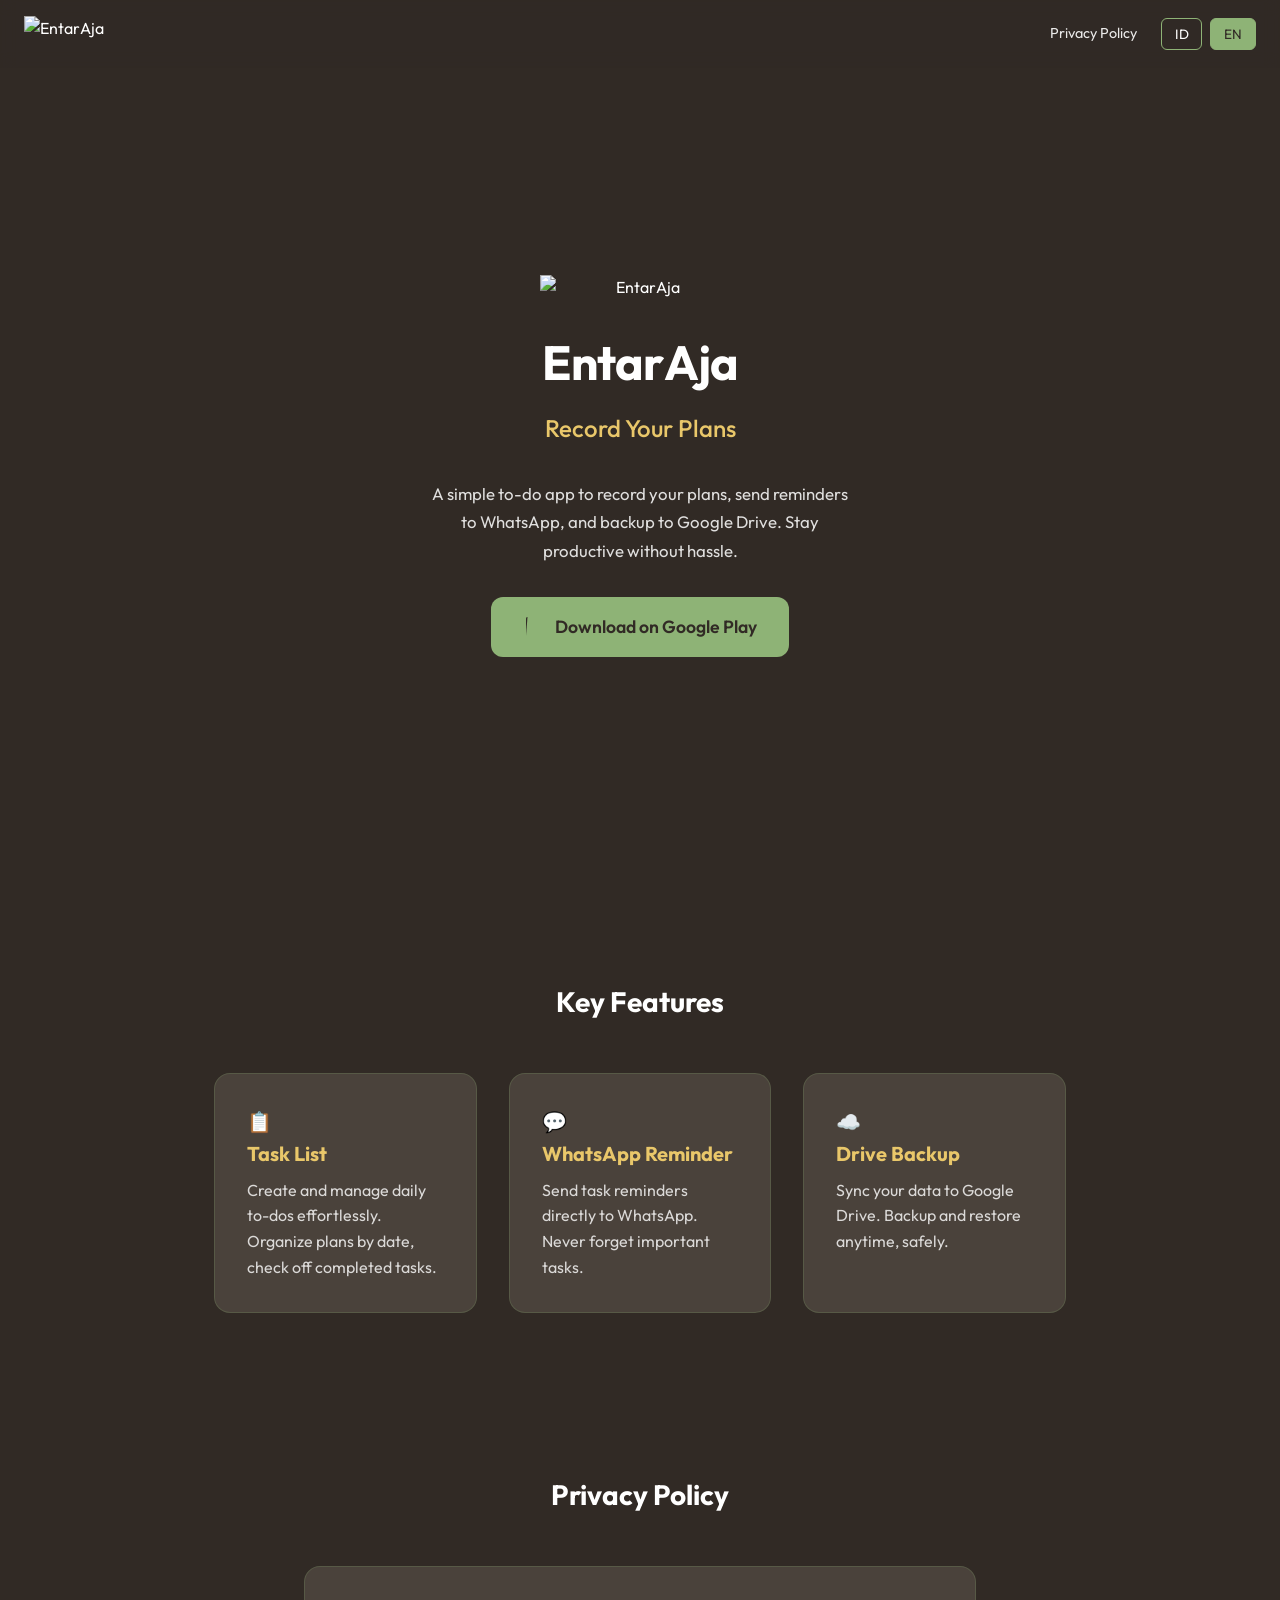
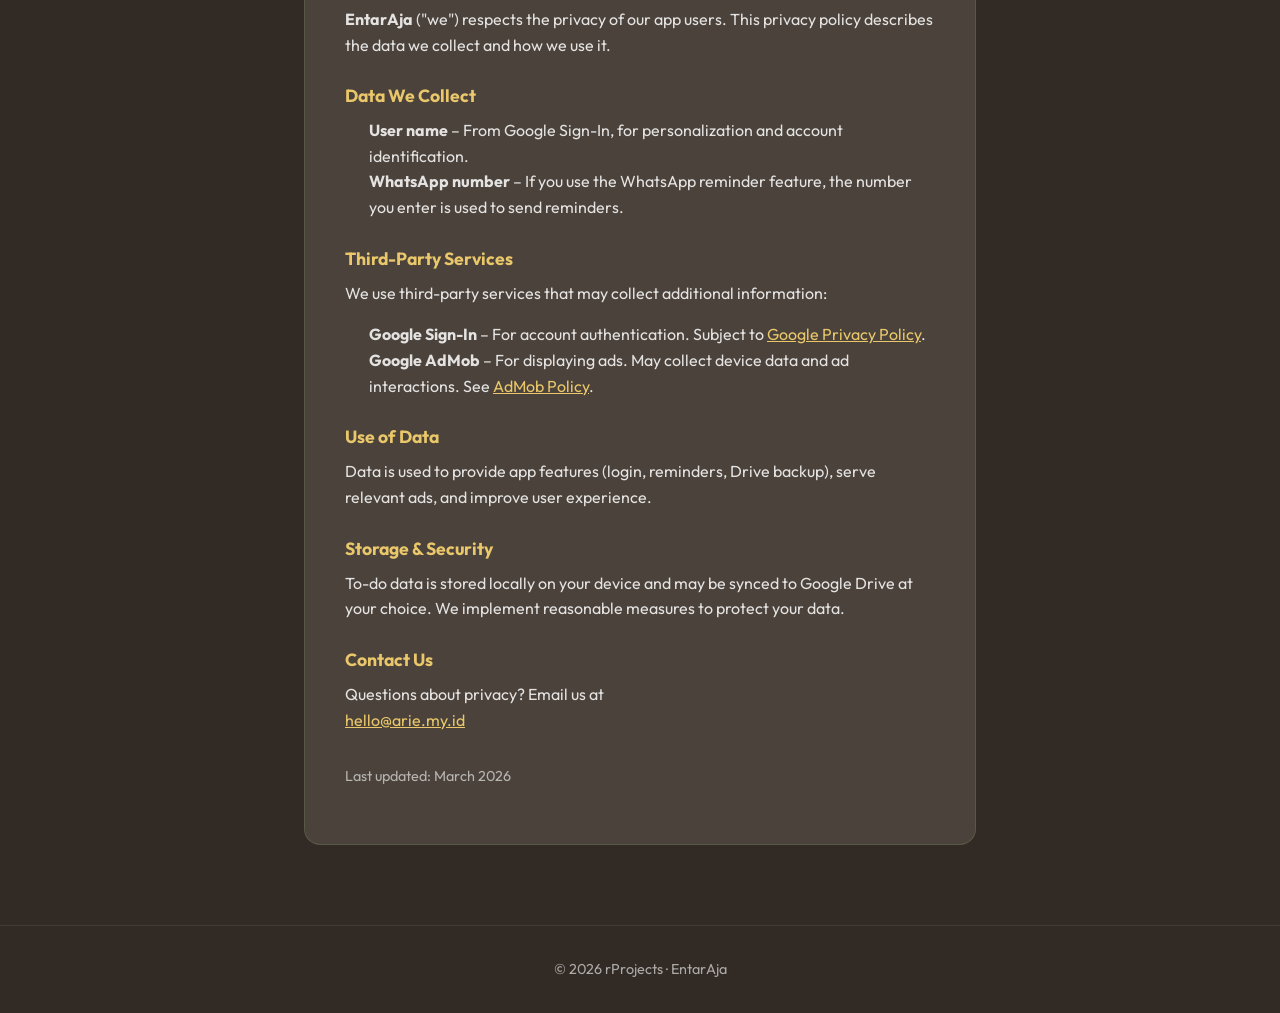
==== entaraja.html @ 0616c970 "update entaraja" ====
<!DOCTYPE html>
<html lang="en">
<head>
  <meta charset="UTF-8">
  <meta name="viewport" content="width=device-width, initial-scale=1.0">
  <title>EntarAja – Catat Rencanamu | Record Your Plans</title>
  <meta name="description" content="EntarAja - Task list app with WhatsApp reminders and Google Drive backup. Catat rencanamu, kirim reminder ke WA, backup ke Drive.">
  <link rel="preconnect" href="https://fonts.googleapis.com">
  <link rel="preconnect" href="https://fonts.gstatic.com" crossorigin>
  <link href="https://fonts.googleapis.com/css2?family=Outfit:wght@400;500;600;700&display=swap" rel="stylesheet">
  <style>
    :root {
      --yellow: #E9C76A;
      --green: #8EB376;
      --white: #FFFFFF;
      --black: #312A25;
      --black-light: #4a423b;
      --green-soft: rgba(142, 179, 118, 0.15);
      --yellow-soft: rgba(233, 199, 106, 0.2);
    }

    * {
      margin: 0;
      padding: 0;
      box-sizing: border-box;
    }

    html {
      scroll-behavior: smooth;
    }

    body {
      font-family: 'Outfit', sans-serif;
      background: var(--black);
      color: var(--white);
      line-height: 1.6;
      min-height: 100vh;
    }

    /* Header */
    header {
      position: fixed;
      top: 0;
      left: 0;
      right: 0;
      z-index: 100;
      padding: 1rem 1.5rem;
      background: rgba(49, 42, 37, 0.95);
      backdrop-filter: blur(8px);
      display: flex;
      justify-content: space-between;
      align-items: center;
    }

    .logo-small {
      height: 36px;
      width: auto;
    }

    .lang-toggle {
      display: flex;
      gap: 0.5rem;
    }

    .lang-btn {
      display: inline-flex;
      padding: 0.4rem 0.8rem;
      border: 1px solid var(--green);
      background: transparent;
      color: var(--white);
      font-family: inherit;
      font-size: 0.85rem;
      border-radius: 6px;
      cursor: pointer;
      transition: all 0.2s;
    }

    .lang-btn:hover {
      background: var(--green-soft);
    }

    .lang-btn.active {
      background: var(--green);
      color: var(--black);
      border-color: var(--green);
    }

    /* Hero */
    .hero {
      min-height: 100vh;
      display: flex;
      flex-direction: column;
      align-items: center;
      justify-content: center;
      padding: 6rem 1.5rem 4rem;
      text-align: center;
    }

    .hero-logo {
      max-width: 200px;
      width: 70%;
      margin-bottom: 1.5rem;
    }

    .hero h1 {
      font-size: 2.5rem;
      font-weight: 700;
      margin-bottom: 0.5rem;
      letter-spacing: -0.02em;
    }

    .hero .tagline {
      font-size: 1.25rem;
      color: var(--yellow);
      margin-bottom: 2rem;
      font-weight: 500;
    }

    .hero-desc {
      max-width: 420px;
      font-size: 1.05rem;
      color: rgba(255, 255, 255, 0.85);
      margin-bottom: 2rem;
      line-height: 1.7;
    }

    .cta-btn {
      display: inline-flex;
      align-items: center;
      gap: 0.5rem;
      padding: 1rem 2rem;
      background: var(--green);
      color: var(--black);
      font-family: inherit;
      font-size: 1.1rem;
      font-weight: 600;
      border: none;
      border-radius: 12px;
      cursor: pointer;
      text-decoration: none;
      transition: transform 0.2s, box-shadow 0.2s;
    }

    .cta-btn:hover {
      transform: translateY(-2px);
      box-shadow: 0 8px 24px rgba(142, 179, 118, 0.35);
    }

    .cta-btn svg {
      width: 24px;
      height: 24px;
    }

    /* Features */
    .features {
      padding: 5rem 1.5rem;
      max-width: 900px;
      margin: 0 auto;
    }

    .section-title {
      font-size: 1.75rem;
      font-weight: 700;
      text-align: center;
      margin-bottom: 3rem;
      color: var(--white);
    }

    .feature-grid {
      display: grid;
      gap: 2rem;
    }

    .feature-card {
      background: var(--black-light);
      border-radius: 16px;
      padding: 2rem;
      border: 1px solid rgba(142, 179, 118, 0.2);
    }

    .feature-card h3 {
      font-size: 1.25rem;
      margin-bottom: 0.5rem;
      color: var(--yellow);
    }

    .feature-card p {
      color: rgba(255, 255, 255, 0.8);
      font-size: 1rem;
    }

    /* Privacy Policy */
    .privacy {
      padding: 5rem 1.5rem;
      max-width: 720px;
      margin: 0 auto;
    }

    .privacy-content {
      background: var(--black-light);
      border-radius: 16px;
      padding: 2.5rem;
      border: 1px solid rgba(142, 179, 118, 0.2);
    }

    .privacy-content h2 {
      font-size: 1.5rem;
      margin-bottom: 1rem;
      color: var(--green);
    }

    .privacy-content h3 {
      font-size: 1.1rem;
      margin-top: 1.5rem;
      margin-bottom: 0.5rem;
      color: var(--yellow);
    }

    .privacy-content p,
    .privacy-content ul {
      color: rgba(255, 255, 255, 0.85);
      margin-bottom: 1rem;
    }

    .privacy-content ul {
      padding-left: 1.5rem;
    }

    .privacy-content a {
      color: var(--yellow);
      text-decoration: underline;
    }

    .privacy-content a:hover {
      color: var(--green);
    }

    /* Footer */
    footer {
      padding: 2rem 1.5rem;
      text-align: center;
      border-top: 1px solid rgba(142, 179, 118, 0.15);
    }

    footer p {
      color: rgba(255, 255, 255, 0.6);
      font-size: 0.9rem;
    }

    /* Hide language-specific content (exclude lang buttons so they stay visible) */
    [data-lang]:not(.lang-btn) {
      display: none;
    }

    [data-lang]:not(.lang-btn).active {
      display: block;
    }

    span[data-lang].active {
      display: inline;
    }

    .privacy-link {
      color: var(--white);
      text-decoration: none;
      font-size: 0.9rem;
      opacity: 0.9;
    }

    .privacy-link:hover {
      color: var(--yellow);
    }

    /* Responsive */
    @media (min-width: 640px) {
      .hero h1 {
        font-size: 3rem;
      }

      .hero .tagline {
        font-size: 1.5rem;
      }

      .feature-grid {
        grid-template-columns: repeat(3, 1fr);
      }
    }
  </style>
</head>
<body>
  <header>
    <img src="aset/logoentaraja.png" alt="EntarAja" class="logo-small">
    <nav style="display: flex; align-items: center; gap: 1.5rem;">
      <a href="#privacy" class="privacy-link" data-lang="id">Kebijakan Privasi</a>
      <a href="#privacy" class="privacy-link" data-lang="en">Privacy Policy</a>
      <div class="lang-toggle">
      <button class="lang-btn active" data-lang="id" aria-label="Bahasa Indonesia">ID</button>
      <button class="lang-btn" data-lang="en" aria-label="English">EN</button>
    </div>
    </nav>
  </header>

  <main>
    <!-- Hero -->
    <section class="hero">
      <img src="aset/logoentaraja.png" alt="EntarAja" class="hero-logo">
      <h1>EntarAja</h1>
      <p class="tagline" data-lang="id">Catat Rencanamu</p>
      <p class="tagline" data-lang="en">Record Your Plans</p>

      <p class="hero-desc" data-lang="id">
        Aplikasi to-do sederhana untuk mencatat rencana, mengirim reminder ke WhatsApp, dan backup ke Google Drive. Tetap produktif tanpa ribet.
      </p>
      <p class="hero-desc" data-lang="en">
        A simple to-do app to record your plans, send reminders to WhatsApp, and backup to Google Drive. Stay productive without hassle.
      </p>

      <a href="https://play.google.com/store/apps/details?id=com.rprojects.entaraja" class="cta-btn" target="_blank" rel="noopener noreferrer">
        <svg viewBox="0 0 24 24" fill="currentColor"><path d="M3 20.5v-17c0-.83.67-1.5 1.5-1.5 0 0 1 .5.08l11.5 6.5-11.5 6.5c-.17.09-.33.14-.5.14-.83 0-1.5-.67-1.5-1.5zm14-6.5L6.5 6.5 17 12l.5-.5zM6.5 17.5l5-2.9-5-2.9v5.8z"/></svg>
        <span data-lang="id">Unduh di Google Play</span>
        <span data-lang="en">Download on Google Play</span>
      </a>
    </section>

    <!-- Features -->
    <section class="features">
      <h2 class="section-title" data-lang="id">Fitur Utama</h2>
      <h2 class="section-title" data-lang="en">Key Features</h2>

      <div class="feature-grid">
        <div class="feature-card">
          <h3>📋 <span data-lang="id">Daftar Tugas</span><span data-lang="en">Task List</span></h3>
          <p data-lang="id">Buat dan kelola to-do harian dengan mudah. Organisir rencana per tanggal, tandai yang sudah selesai.</p>
          <p data-lang="en">Create and manage daily to-dos effortlessly. Organize plans by date, check off completed tasks.</p>
        </div>
        <div class="feature-card">
          <h3>💬 <span data-lang="id">Reminder WhatsApp</span><span data-lang="en">WhatsApp Reminder</span></h3>
          <p data-lang="id">Kirim reminder tugas langsung ke WhatsApp. Tetap ingat tugas penting tanpa lupa.</p>
          <p data-lang="en">Send task reminders directly to WhatsApp. Never forget important tasks.</p>
        </div>
        <div class="feature-card">
          <h3>☁️ <span data-lang="id">Backup ke Drive</span><span data-lang="en">Drive Backup</span></h3>
          <p data-lang="id">Sinkronkan data ke Google Drive. Backup dan restore kapan saja dengan aman.</p>
          <p data-lang="en">Sync your data to Google Drive. Backup and restore anytime, safely.</p>
        </div>
      </div>
    </section>

    <!-- Privacy Policy -->
    <section class="privacy" id="privacy">
      <h2 class="section-title" data-lang="id">Kebijakan Privasi</h2>
      <h2 class="section-title" data-lang="en">Privacy Policy</h2>

      <div class="privacy-content">
        <p data-lang="id">
          <strong>EntarAja</strong> ("kami") menghormati privasi pengguna aplikasi. Kebijakan privasi ini menjelaskan data yang kami kumpulkan dan bagaimana kami menggunakannya.
        </p>
        <p data-lang="en">
          <strong>EntarAja</strong> ("we") respects the privacy of our app users. This privacy policy describes the data we collect and how we use it.
        </p>

        <h3 data-lang="id">Data yang Kami Kumpulkan</h3>
        <h3 data-lang="en">Data We Collect</h3>
        <ul>
          <li data-lang="id"><strong>Nama pengguna</strong> – Dari login Google, untuk personalisasi dan identifikasi akun.</li>
          <li data-lang="en"><strong>User name</strong> – From Google Sign-In, for personalization and account identification.</li>
          <li data-lang="id"><strong>Nomor WhatsApp</strong> – Jika Anda memilih fitur reminder WhatsApp, nomor yang Anda masukkan digunakan untuk mengirim reminder.</li>
          <li data-lang="en"><strong>WhatsApp number</strong> – If you use the WhatsApp reminder feature, the number you enter is used to send reminders.</li>
        </ul>

        <h3 data-lang="id">Layanan Pihak Ketiga</h3>
        <h3 data-lang="en">Third-Party Services</h3>
        <p data-lang="id">
          Kami menggunakan layanan pihak ketiga yang mungkin mengumpulkan informasi tambahan:
        </p>
        <p data-lang="en">
          We use third-party services that may collect additional information:
        </p>
        <ul>
          <li data-lang="id"><strong>Google Sign-In</strong> – Untuk autentikasi akun. Tunduk pada <a href="https://policies.google.com/privacy" target="_blank" rel="noopener">Kebijakan Privasi Google</a>.</li>
          <li data-lang="en"><strong>Google Sign-In</strong> – For account authentication. Subject to <a href="https://policies.google.com/privacy" target="_blank" rel="noopener">Google Privacy Policy</a>.</li>
          <li data-lang="id"><strong>Google AdMob</strong> – Menampilkan iklan. Dapat mengumpulkan data perangkat dan interaksi iklan. Lihat <a href="https://support.google.com/admob/answer/6128543" target="_blank" rel="noopener">Kebijakan AdMob</a>.</li>
          <li data-lang="en"><strong>Google AdMob</strong> – For displaying ads. May collect device data and ad interactions. See <a href="https://support.google.com/admob/answer/6128543" target="_blank" rel="noopener">AdMob Policy</a>.</li>
        </ul>

        <h3 data-lang="id">Penggunaan Data</h3>
        <h3 data-lang="en">Use of Data</h3>
        <p data-lang="id">
          Data digunakan untuk memberikan fitur aplikasi (login, reminder, backup ke Drive), menampilkan iklan yang relevan, dan meningkatkan pengalaman pengguna.
        </p>
        <p data-lang="en">
          Data is used to provide app features (login, reminders, Drive backup), serve relevant ads, and improve user experience.
        </p>

        <h3 data-lang="id">Penyimpanan & Keamanan</h3>
        <h3 data-lang="en">Storage & Security</h3>
        <p data-lang="id">
          Data to-do disimpan secara lokal di perangkat dan dapat disinkronkan ke Google Drive sesuai pilihan Anda. Kami menerapkan langkah-langkah yang wajar untuk melindungi data Anda.
        </p>
        <p data-lang="en">
          To-do data is stored locally on your device and may be synced to Google Drive at your choice. We implement reasonable measures to protect your data.
        </p>

        <h3 data-lang="id">Hubungi Kami</h3>
        <h3 data-lang="en">Contact Us</h3>
        <p>
          <span data-lang="id">Pertanyaan tentang privasi? Email kami di</span>
          <span data-lang="en">Questions about privacy? Email us at</span>
          <a href="mailto:hello@arie.my.id">hello@arie.my.id</a>
        </p>

        <p style="margin-top: 2rem; font-size: 0.9rem; color: rgba(255,255,255,0.6);">
          <span data-lang="id">Terakhir diperbarui: Maret 2026</span>
          <span data-lang="en">Last updated: March 2026</span>
        </p>
      </div>
    </section>
  </main>

  <footer>
    <p>© 2026 rProjects · EntarAja</p>
  </footer>

  <script>
    document.addEventListener('DOMContentLoaded', function() {
      const langButtons = document.querySelectorAll('.lang-btn');
      const langElements = document.querySelectorAll('[data-lang]:not(.lang-btn)');

      function setLang(lang) {
        langButtons.forEach(btn => {
          btn.classList.toggle('active', btn.getAttribute('data-lang') === lang);
        });
        langElements.forEach(el => {
          const langValue = el.getAttribute('data-lang');
          el.classList.toggle('active', langValue === lang);
        });
      }

      langButtons.forEach(btn => {
        btn.addEventListener('click', function() {
          setLang(this.getAttribute('data-lang'));
        });
      });

      // Detect browser language and apply
      const browserLang = (navigator.language || navigator.userLanguage || '').toLowerCase().startsWith('id') ? 'id' : 'en';
      setLang(browserLang);

      // Handle #privacy in URL (scroll to section when opened via direct link)
      if (window.location.hash === '#privacy') {
        document.getElementById('privacy')?.scrollIntoView({ behavior: 'smooth', block: 'start' });
      }
    });
  </script>
</body>
</html>
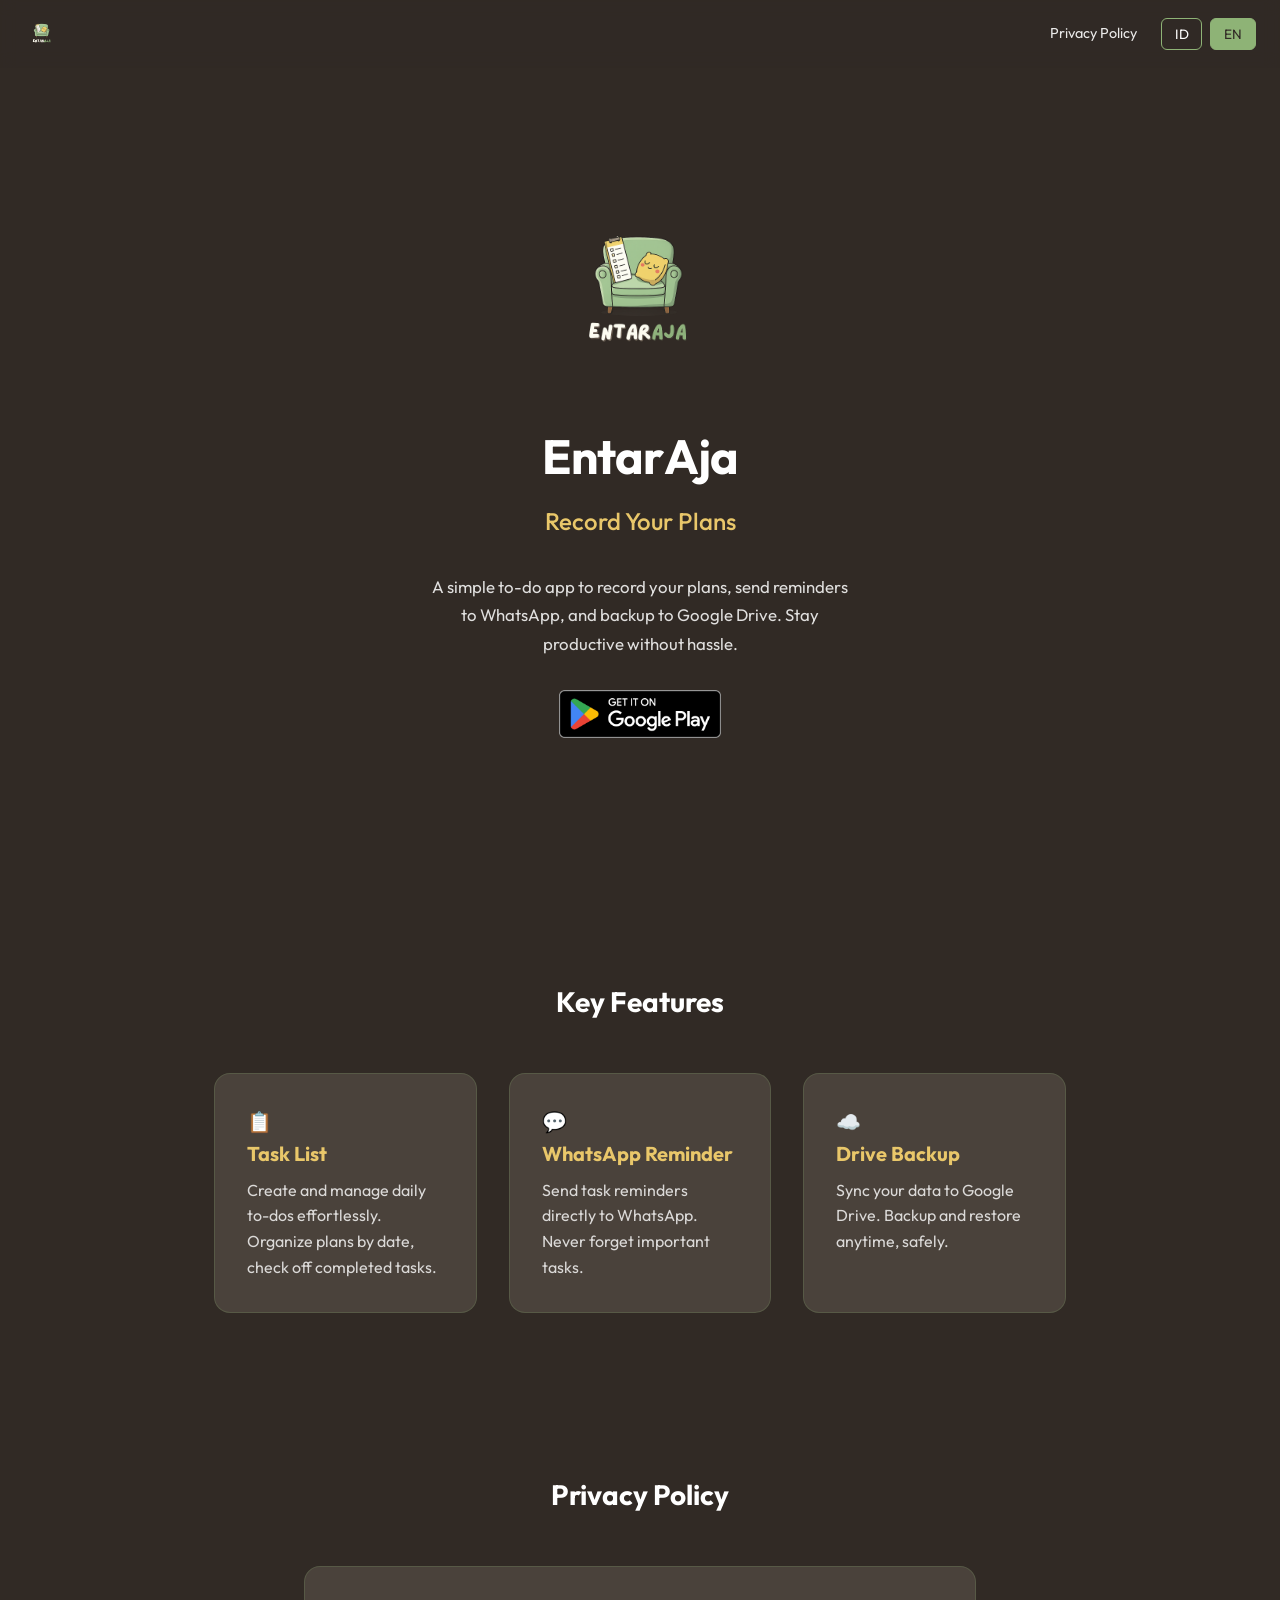
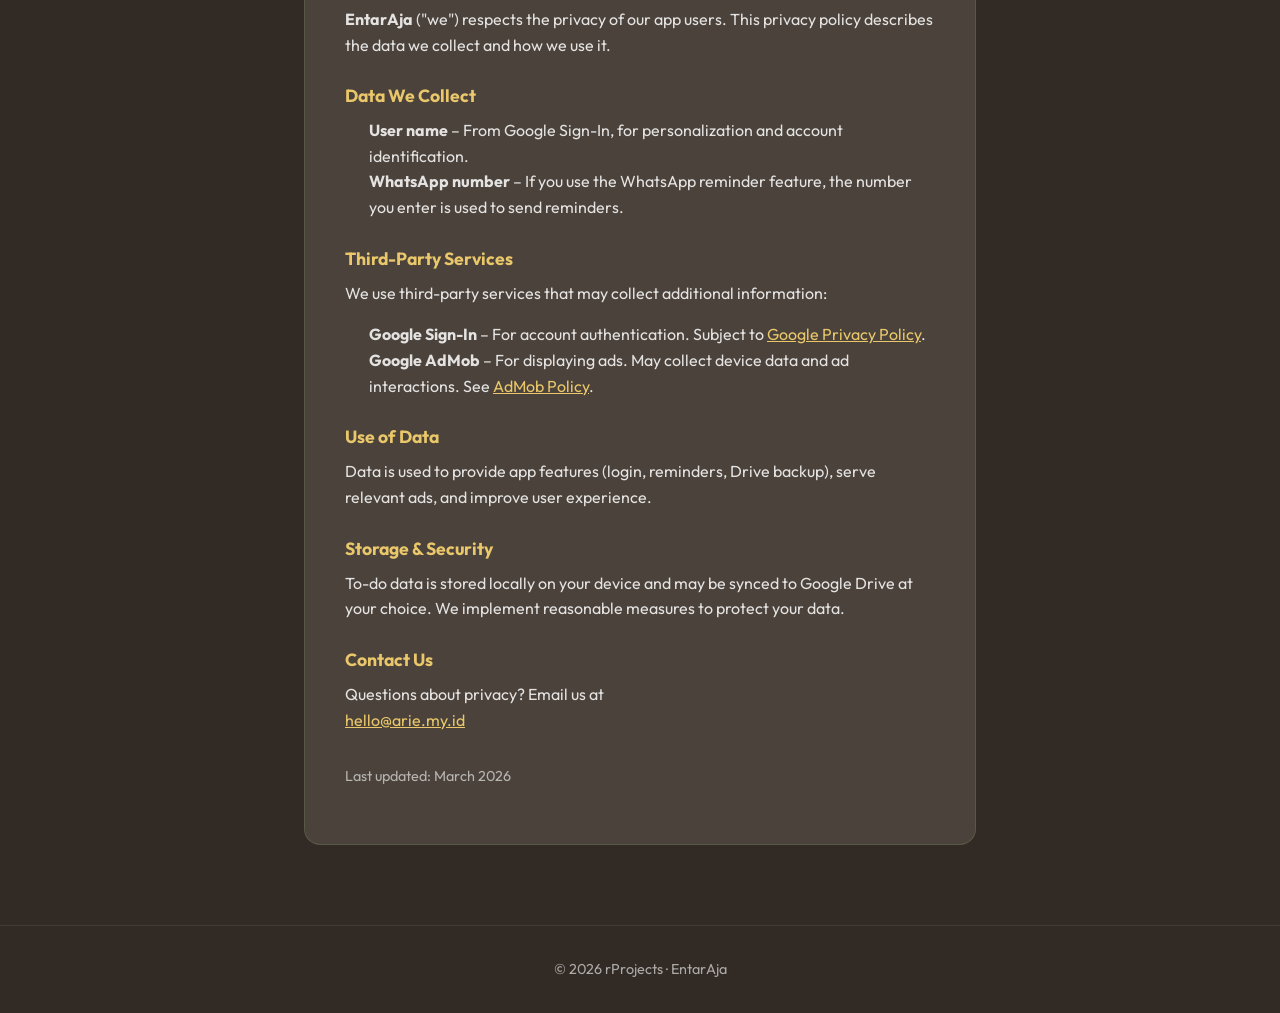
==== commit b8071585: "update asset" ====
--- a/entaraja.html
+++ b/entaraja.html
@@ -151,6 +151,23 @@
       height: 24px;
     }
 
+    .cta-btn--badge {
+      background: transparent;
+      padding: 0;
+      border-radius: 0;
+    }
+
+    .cta-btn--badge:hover {
+      box-shadow: none;
+      transform: translateY(-2px);
+    }
+
+    .cta-btn--badge img {
+      height: 48px;
+      width: auto;
+      display: block;
+    }
+
     /* Features */
     .features {
       padding: 5rem 1.5rem;
@@ -289,7 +306,7 @@
 </head>
 <body>
   <header>
-    <img src="aset/logoentaraja.png" alt="EntarAja" class="logo-small">
+    <img src="img/logoentaraja.png" alt="EntarAja" class="logo-small">
     <nav style="display: flex; align-items: center; gap: 1.5rem;">
       <a href="#privacy" class="privacy-link" data-lang="id">Kebijakan Privasi</a>
       <a href="#privacy" class="privacy-link" data-lang="en">Privacy Policy</a>
@@ -303,7 +320,7 @@
   <main>
     <!-- Hero -->
     <section class="hero">
-      <img src="aset/logoentaraja.png" alt="EntarAja" class="hero-logo">
+      <img src="img/logoentaraja.png" alt="EntarAja" class="hero-logo">
       <h1>EntarAja</h1>
       <p class="tagline" data-lang="id">Catat Rencanamu</p>
       <p class="tagline" data-lang="en">Record Your Plans</p>
@@ -315,10 +332,9 @@
         A simple to-do app to record your plans, send reminders to WhatsApp, and backup to Google Drive. Stay productive without hassle.
       </p>
 
-      <a href="https://play.google.com/store/apps/details?id=com.rprojects.entaraja" class="cta-btn" target="_blank" rel="noopener noreferrer">
-        <svg viewBox="0 0 24 24" fill="currentColor"><path d="M3 20.5v-17c0-.83.67-1.5 1.5-1.5 0 0 1 .5.08l11.5 6.5-11.5 6.5c-.17.09-.33.14-.5.14-.83 0-1.5-.67-1.5-1.5zm14-6.5L6.5 6.5 17 12l.5-.5zM6.5 17.5l5-2.9-5-2.9v5.8z"/></svg>
-        <span data-lang="id">Unduh di Google Play</span>
-        <span data-lang="en">Download on Google Play</span>
+      <a href="https://play.google.com/store/apps/details?id=com.rprojects.entaraja" class="cta-btn cta-btn--badge" target="_blank" rel="noopener noreferrer">
+        <img src="img/GetItOnGooglePlay_Badge_Web_color_Indonesian.png" alt="Dapatkan di Google Play" data-lang="id">
+        <img src="img/GetItOnGooglePlay_Badge_Web_color_English.png" alt="Get it on Google Play" data-lang="en">
       </a>
     </section>
 
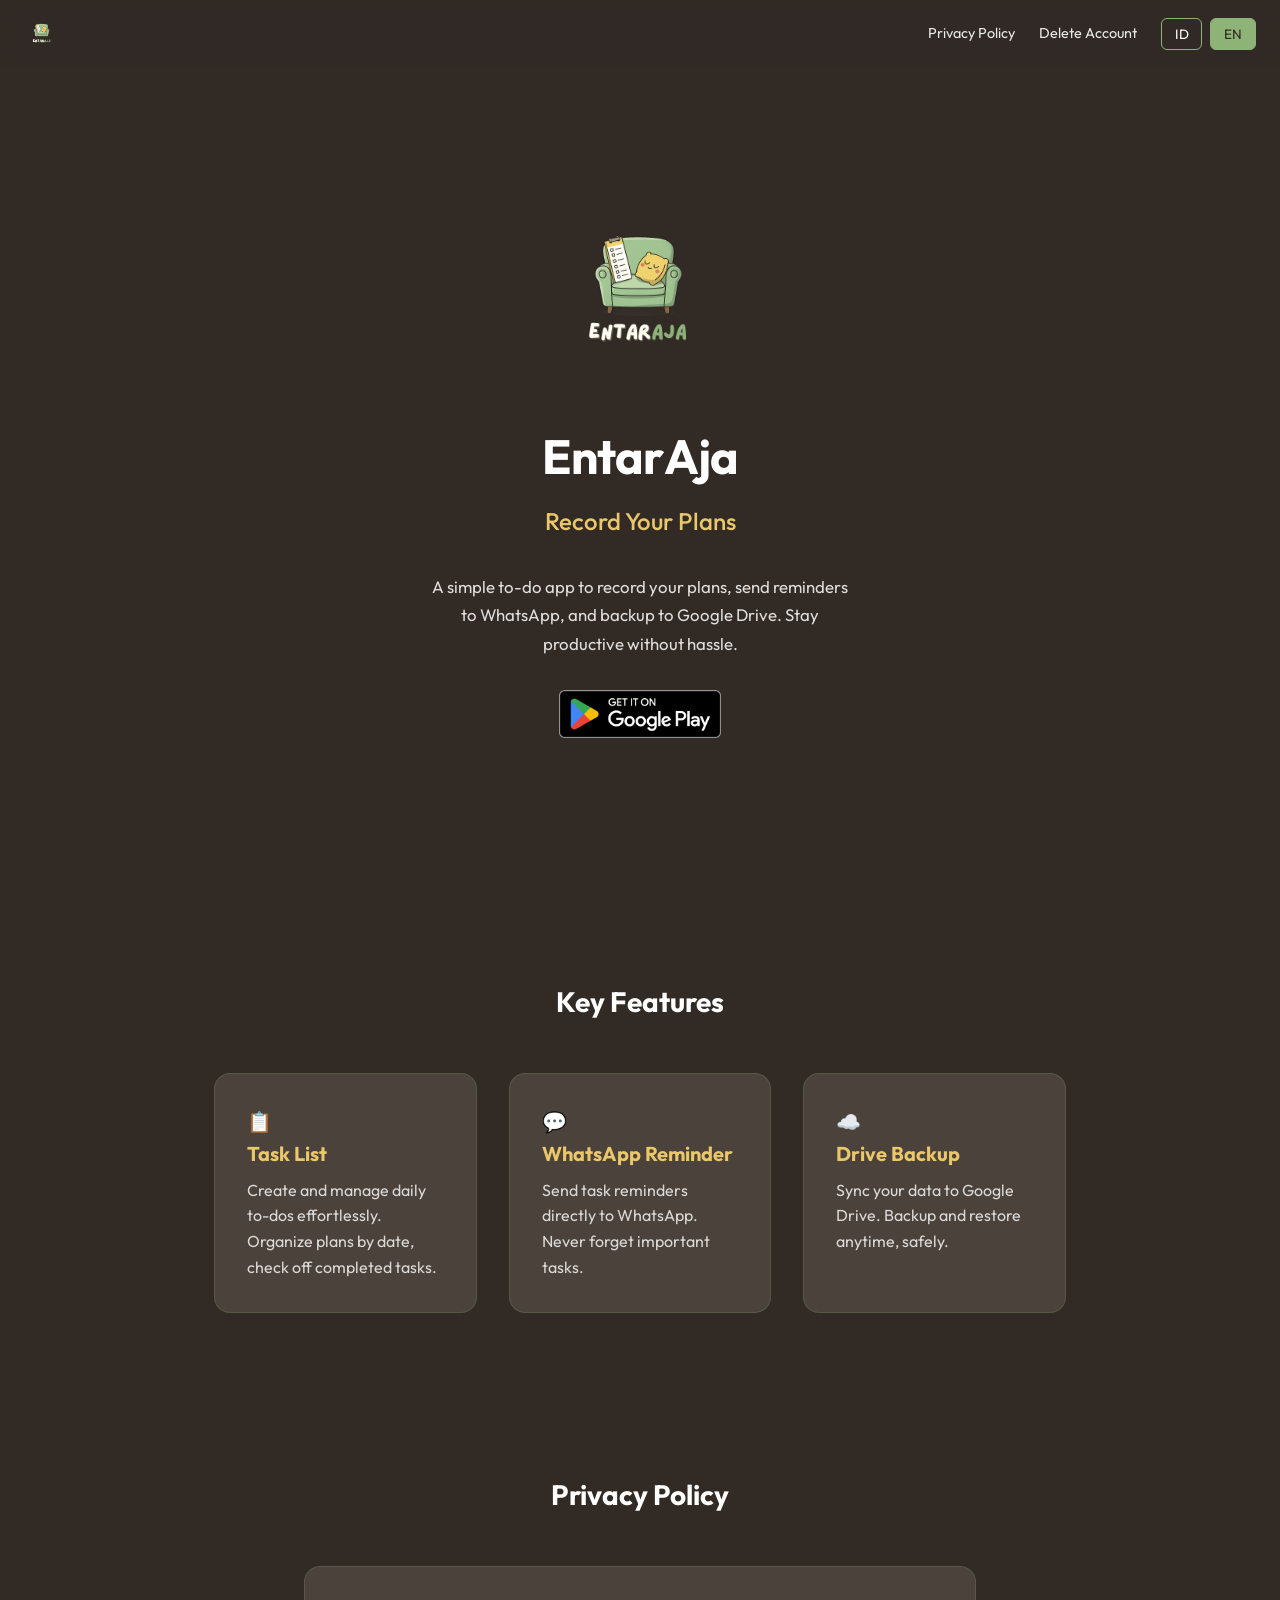
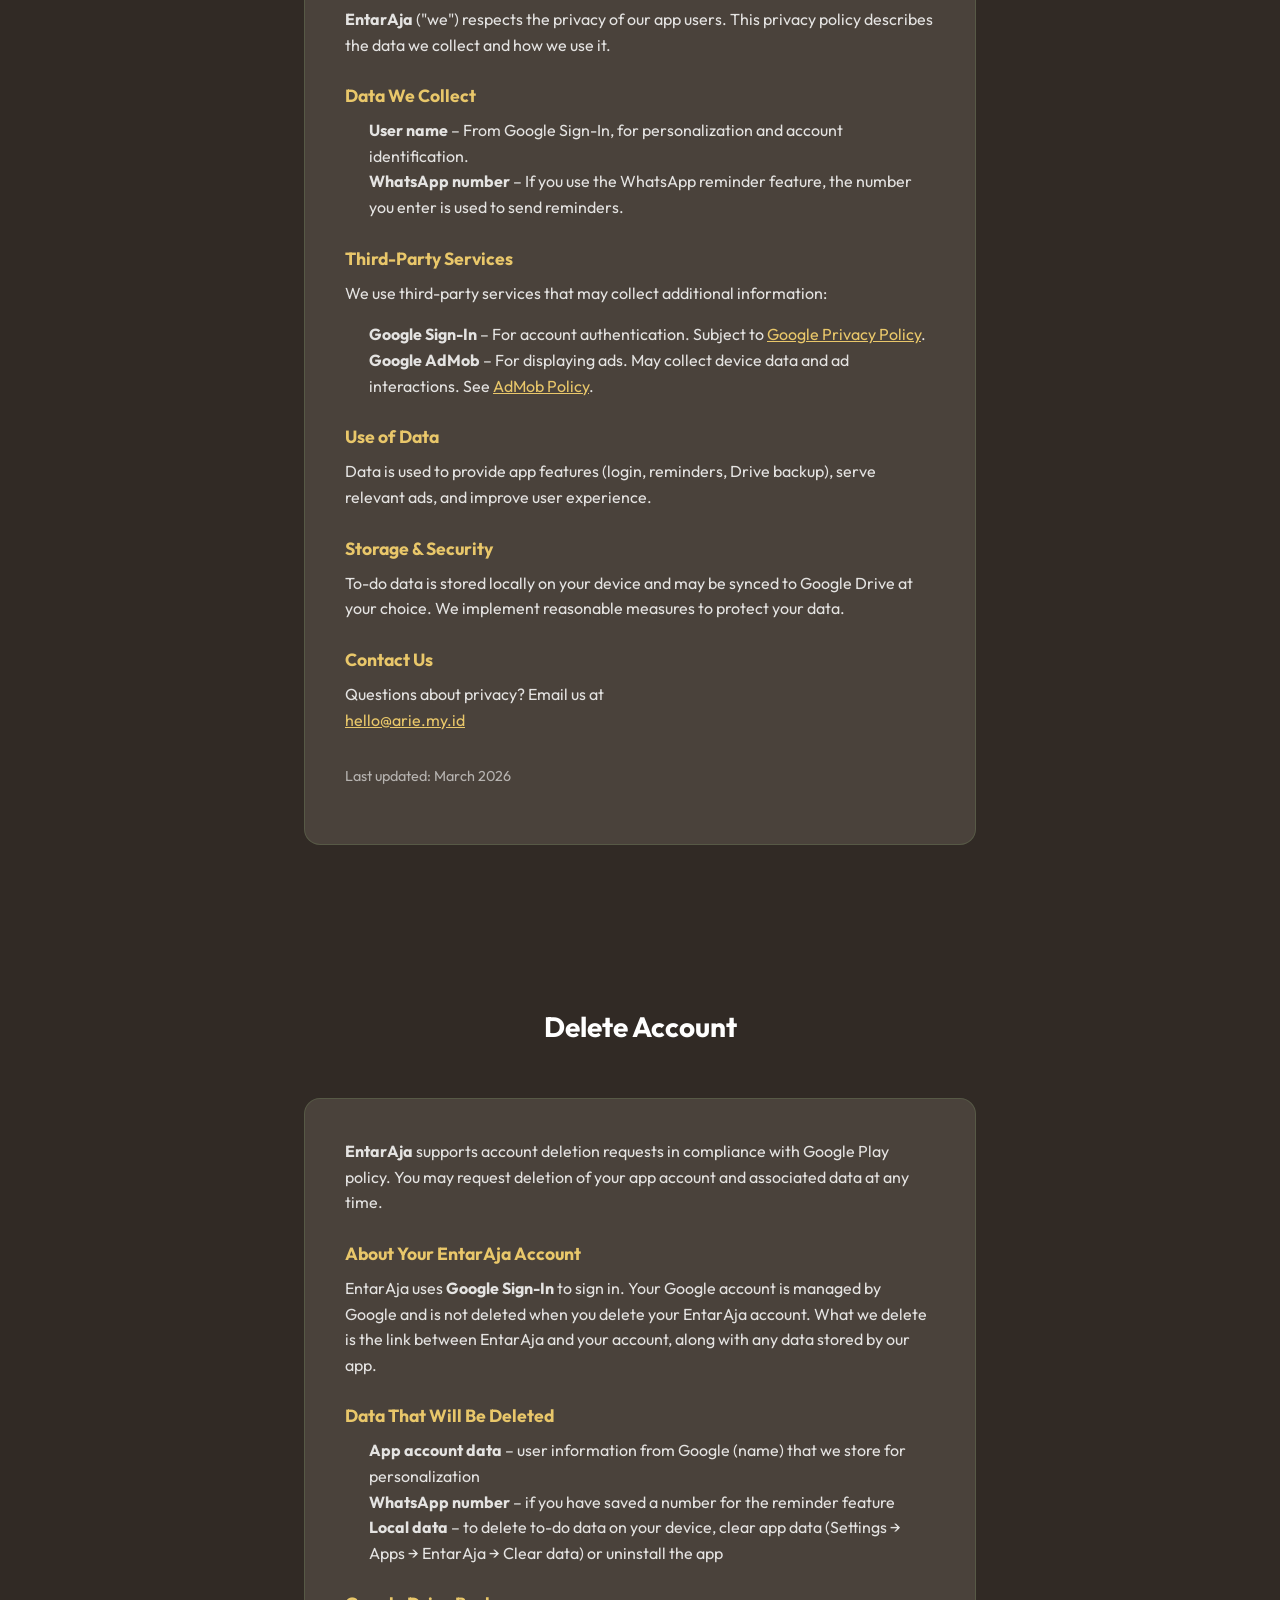
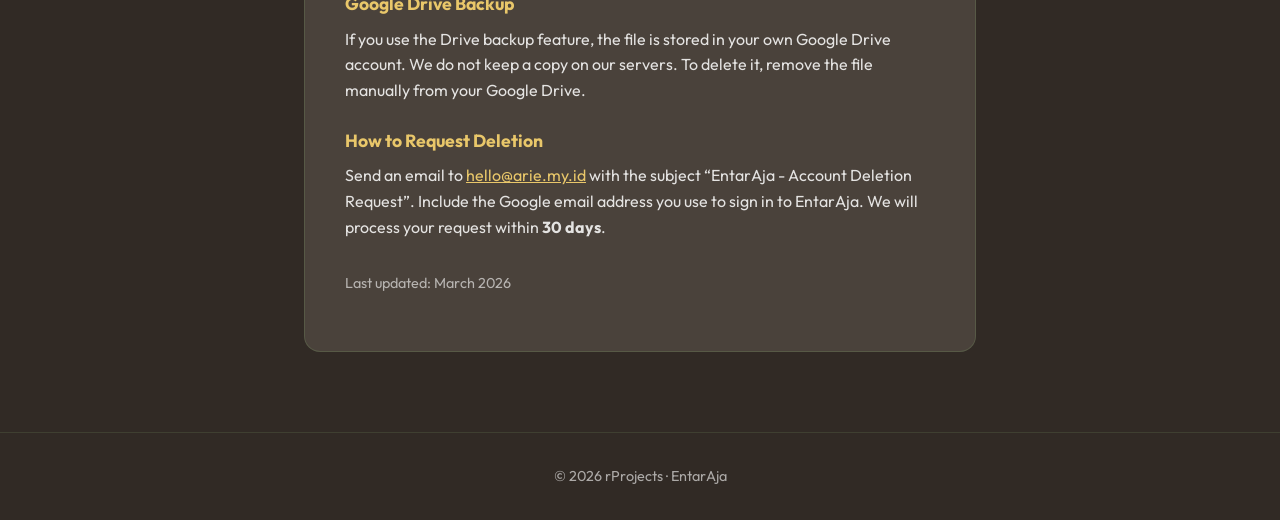
==== commit 87d54a0f: "account deletion" ====
--- a/entaraja.html
+++ b/entaraja.html
@@ -310,6 +310,8 @@
     <nav style="display: flex; align-items: center; gap: 1.5rem;">
       <a href="#privacy" class="privacy-link" data-lang="id">Kebijakan Privasi</a>
       <a href="#privacy" class="privacy-link" data-lang="en">Privacy Policy</a>
+      <a href="#delete-account" class="privacy-link" data-lang="id">Hapus Akun</a>
+      <a href="#delete-account" class="privacy-link" data-lang="en">Delete Account</a>
       <div class="lang-toggle">
       <button class="lang-btn active" data-lang="id" aria-label="Bahasa Indonesia">ID</button>
       <button class="lang-btn" data-lang="en" aria-label="English">EN</button>
@@ -431,6 +433,64 @@
         </p>
       </div>
     </section>
+
+    <!-- Delete Account -->
+    <section class="privacy" id="delete-account">
+      <h2 class="section-title" data-lang="id">Hapus Akun</h2>
+      <h2 class="section-title" data-lang="en">Delete Account</h2>
+
+      <div class="privacy-content">
+        <p data-lang="id">
+          <strong>EntarAja</strong> mendukung permintaan penghapusan akun sesuai kebijakan Google Play. Anda dapat meminta penghapusan akun aplikasi dan data yang terhubung dengannya kapan saja.
+        </p>
+        <p data-lang="en">
+          <strong>EntarAja</strong> supports account deletion requests in compliance with Google Play policy. You may request deletion of your app account and associated data at any time.
+        </p>
+
+        <h3 data-lang="id">Tentang Akun EntarAja</h3>
+        <h3 data-lang="en">About Your EntarAja Account</h3>
+        <p data-lang="id">
+          EntarAja menggunakan <strong>Google Sign-In</strong> untuk masuk. Akun Google Anda dikelola oleh Google dan tidak dihapus saat Anda menghapus akun EntarAja. Yang kami hapus adalah tautan antara EntarAja dengan akun Anda serta data yang disimpan oleh aplikasi kami.
+        </p>
+        <p data-lang="en">
+          EntarAja uses <strong>Google Sign-In</strong> to sign in. Your Google account is managed by Google and is not deleted when you delete your EntarAja account. What we delete is the link between EntarAja and your account, along with any data stored by our app.
+        </p>
+
+        <h3 data-lang="id">Data yang Akan Dihapus</h3>
+        <h3 data-lang="en">Data That Will Be Deleted</h3>
+        <ul>
+          <li data-lang="id"><strong>Data akun aplikasi</strong> – informasi pengguna dari Google (nama) yang kami simpan untuk personalisasi</li>
+          <li data-lang="en"><strong>App account data</strong> – user information from Google (name) that we store for personalization</li>
+          <li data-lang="id"><strong>Nomor WhatsApp</strong> – jika Anda menyimpan nomor untuk fitur reminder</li>
+          <li data-lang="en"><strong>WhatsApp number</strong> – if you have saved a number for the reminder feature</li>
+          <li data-lang="id"><strong>Data lokal</strong> – untuk menghapus data to-do di perangkat Anda, hapus data aplikasi (Pengaturan → Aplikasi → EntarAja → Hapus data) atau uninstall aplikasi</li>
+          <li data-lang="en"><strong>Local data</strong> – to delete to-do data on your device, clear app data (Settings → Apps → EntarAja → Clear data) or uninstall the app</li>
+        </ul>
+
+        <h3 data-lang="id">Backup di Google Drive</h3>
+        <h3 data-lang="en">Google Drive Backup</h3>
+        <p data-lang="id">
+          Jika Anda menggunakan fitur backup ke Drive, file tersimpan di akun Google Drive Anda sendiri. Kami tidak menyimpan salinan di server kami. Untuk menghapusnya, hapus file tersebut secara manual dari Google Drive Anda.
+        </p>
+        <p data-lang="en">
+          If you use the Drive backup feature, the file is stored in your own Google Drive account. We do not keep a copy on our servers. To delete it, remove the file manually from your Google Drive.
+        </p>
+
+        <h3 data-lang="id">Cara Meminta Penghapusan</h3>
+        <h3 data-lang="en">How to Request Deletion</h3>
+        <p data-lang="id">
+          Kirim email ke <a href="mailto:hello@arie.my.id?subject=EntarAja%20-%20Permintaan%20Hapus%20Akun">hello@arie.my.id</a> dengan subjek &ldquo;EntarAja - Permintaan Hapus Akun&rdquo;. Sertakan alamat email Google yang Anda gunakan untuk masuk ke EntarAja. Kami akan memproses permintaan dalam <strong>30 hari</strong>.
+        </p>
+        <p data-lang="en">
+          Send an email to <a href="mailto:hello@arie.my.id?subject=EntarAja%20-%20Account%20Deletion%20Request">hello@arie.my.id</a> with the subject &ldquo;EntarAja - Account Deletion Request&rdquo;. Include the Google email address you use to sign in to EntarAja. We will process your request within <strong>30 days</strong>.
+        </p>
+
+        <p style="margin-top: 2rem; font-size: 0.9rem; color: rgba(255,255,255,0.6);">
+          <span data-lang="id">Terakhir diperbarui: Maret 2026</span>
+          <span data-lang="en">Last updated: March 2026</span>
+        </p>
+      </div>
+    </section>
   </main>
 
   <footer>
@@ -462,9 +522,12 @@
       const browserLang = (navigator.language || navigator.userLanguage || '').toLowerCase().startsWith('id') ? 'id' : 'en';
       setLang(browserLang);
 
-      // Handle #privacy in URL (scroll to section when opened via direct link)
-      if (window.location.hash === '#privacy') {
+      // Handle hash in URL (scroll to section when opened via direct link)
+      const hash = window.location.hash;
+      if (hash === '#privacy') {
         document.getElementById('privacy')?.scrollIntoView({ behavior: 'smooth', block: 'start' });
+      } else if (hash === '#delete-account') {
+        document.getElementById('delete-account')?.scrollIntoView({ behavior: 'smooth', block: 'start' });
       }
     });
   </script>
